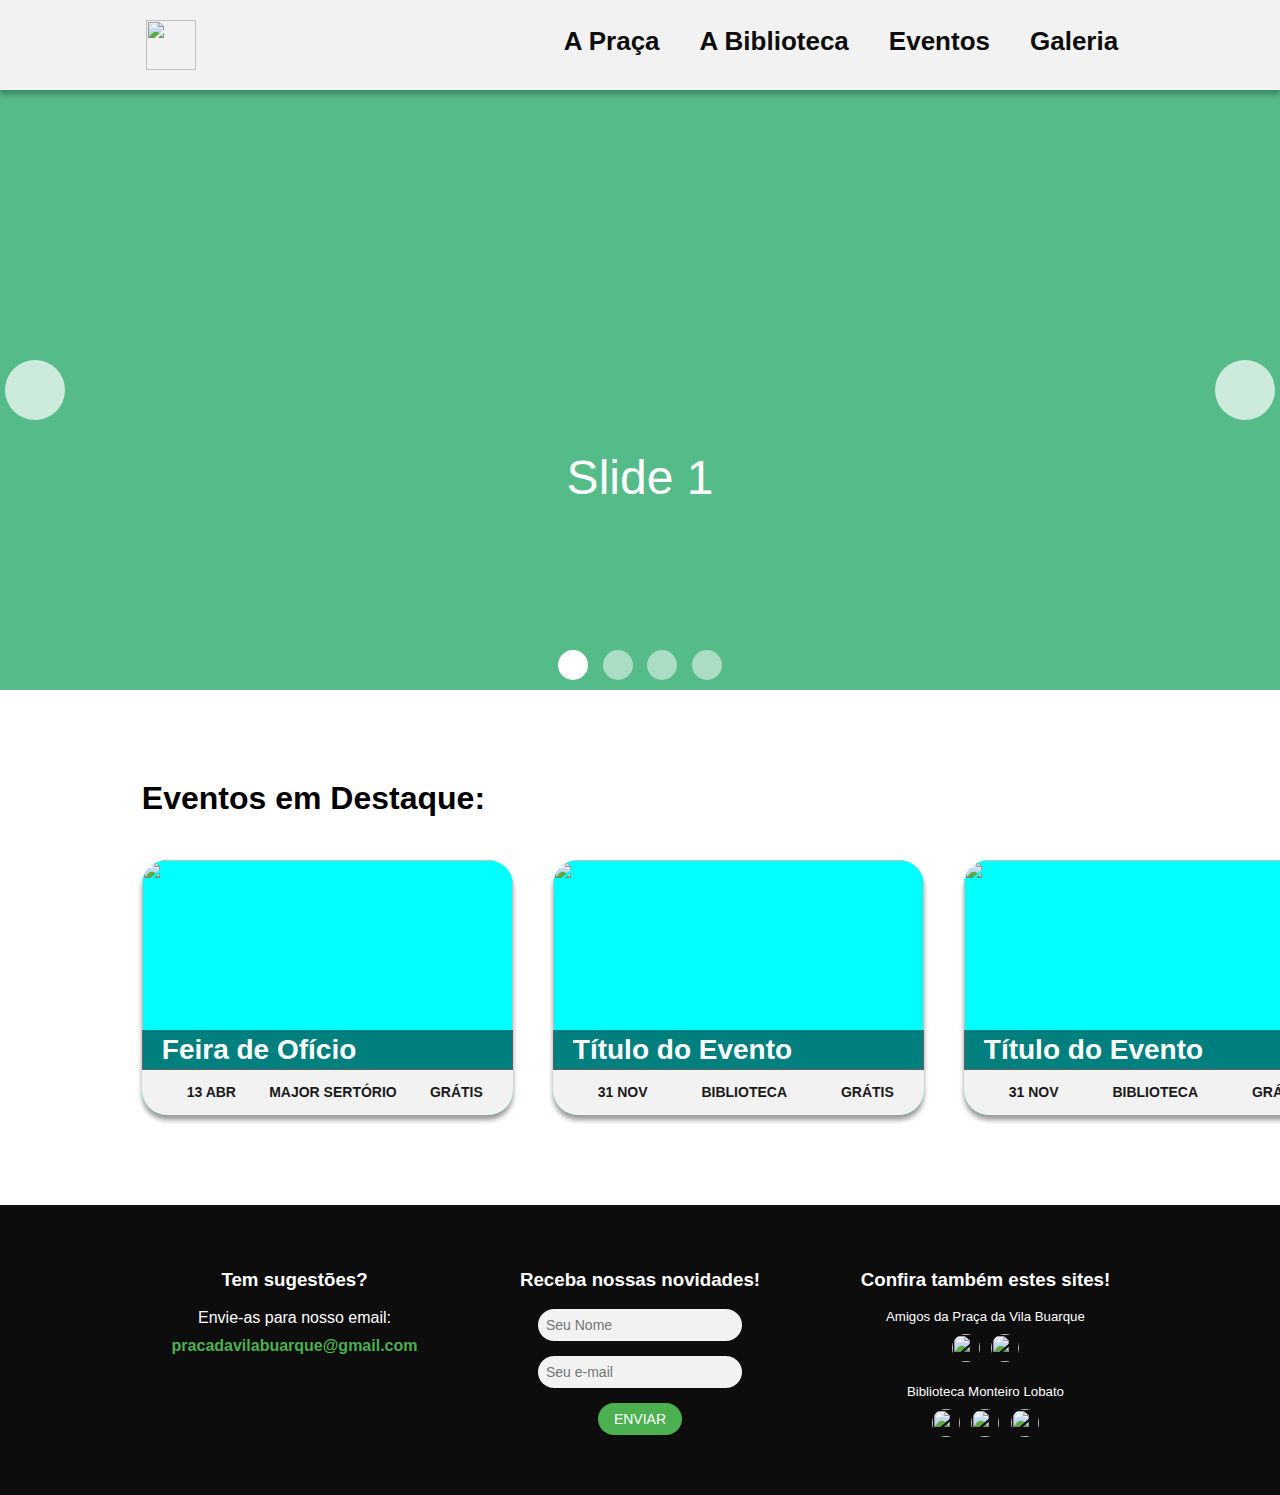
==== index.html @ 092bfb39 "Add files via upload" ====
<html>
	<head>
		<title>Praça da Vila Buarque</title>
		<link rel="stylesheet" type="text/CSS" href="estilo.css">
		<meta lange="pt-BR" />
		<meta charset="utf-8"/>
	</head>

  <body>
		<div class="grid">

			<header></header>

			<div class="headermenu">
					<ul class="navigation-menu">

						<div class="headerlogo">
							<li><a href="index.html"><img id="logo" src="assets/Logo.png"></a></li>
						</div>

						<div class="headerlinks">
							<li>
								<a href="praca.html">A Praça</a>
								<ul class="navigation-sub-menu">
									<li><a href="praca.html#praca_historia">História</a></li>
									<li><a href="praca.html#praca_como">Como Chegar</a></li>
									<li><a href="praca.html#praca_horario">Horário de Funcionamento</a></li>
								</ul>
							</li>

							<li>
								<a href="biblioteca.html">A Biblioteca</a>
								<ul class="navigation-sub-menu">
									<li><a href="biblioteca.html#biblioteca_historia">História</a></li>
									<li><a href="biblioteca.html#biblioteca_lobato">Monteiro Lobato</a></li>
									<li><a href="biblioteca.html#biblioteca_horario">Horário de Funcionamento</a></li>
								</ul>
							</li>

							<li>
								<a href="">Eventos</a>
								<ul class="navigation-sub-menu">
									<li><a href="">Linha do Tempo</a></li>
									<li><a href="">Divulgue seu evento!</a></li>
								</ul>
							</li>

							<li>
								<a href="">Galeria</a>
								<ul class="navigation-sub-menu">
									<li><a href="">Eventos Passados</a></li>
									<li><a href="">Fotos Históricas</a></li>
									<li><a href="">Praça</a></li>
									<li><a href="">Biblioteca</a></li>
								</ul>
							</li>

						</div>
					</ul>
				</div>





			<div class="slideshow">
				<div class="CSSgal">

					<!-- Don't wrap targets in parent -->
					<s id="s1"></s>
					<s id="s2"></s>
					<s id="s3"></s>
					<s id="s4"></s>

					<div class="slider">
						<div style="background:#5b8;">
							<h2>Slide 1</h2>
						</div>
						<div style="background:#85b;">
							<h2>Slide 2</h2>
						</div>
						<div style="background:#e95;">
							<h2>Slide 3</h2>
						</div>
						<div style="background:#e59;">
							<h2>Slide 4</h2>
						</div>
					</div>

					<div class="prevNext">
						<div><a href="#s4"></a><a href="#s2"></a></div>
						<div><a href="#s1"></a><a href="#s3"></a></div>
						<div><a href="#s2"></a><a href="#s4"></a></div>
						<div><a href="#s3"></a><a href="#s1"></a></div>
					</div>

					<div class="bullets">
						<a href="#s1">‎</a>
						<a href="#s2">‎</a>
						<a href="#s3">‎</a>
						<a href="#s4">‎</a>
					</div>

				</div>
			</div>





			<div class="eventoinicial">
			  <div class="título"> Eventos em Destaque: </div>

			  <div class="caixaevento">
			    <div class="fotoevento">
			      <img src="eventos/Feira Ofício 1.png" class="foto">
			    </div>
			  <div class="nomeevento">
			    Feira de Ofício
			  </div>
			  <div class="infoevento">
			    <div class="data">
			      <img src="assets/Ícone - Evento 1.png" class="icone"> 13 abr
			    </div>
			    <div class="local">
			      <img src="assets/Ícone - Evento 2.png" class="icone"> Major Sertório
			    </div>
			    <div class="preco">
			      <img src="assets/Ícone - Evento 3.png" class="icone"> Grátis
			    </div>
			  </div>
			 </div>



			   <div class="caixaevento">
			     <div class="fotoevento">
			       <img src="assets/eventoteste.png" class="foto">
			     </div>
			   <div class="nomeevento">
			     Título do Evento
			   </div>
			   <div class="infoevento">
			     <div class="data">
			       <img src="assets/Ícone - Evento 1.png" class="icone"> 31 nov
			     </div>
			     <div class="local">
			       <img src="assets/Ícone - Evento 2.png" class="icone"> Biblioteca
			     </div>
			     <div class="preco">
			       <img src="assets/Ícone - Evento 3.png" class="icone"> Grátis
			     </div>
			   </div>
			  </div>



			    <div class="caixaevento">
			      <div class="fotoevento">
			        <img src="assets/eventoteste.png" class="foto">
			      </div>
			    <div class="nomeevento">
			      Título do Evento
			    </div>
			    <div class="infoevento">
			      <div class="data">
			        <img src="assets/Ícone - Evento 1.png" class="icone"> 31 nov
			      </div>
			      <div class="local">
			        <img src="assets/Ícone - Evento 2.png" class="icone"> Biblioteca
			      </div>
			      <div class="preco">
			        <img src="assets/Ícone - Evento 3.png" class="icone"> Grátis
			      </div>
			    </div>
			   </div>


			</div>



			<footer></footer>

			<div class="sugestoes">
				<h3>Tem sugestões?</h3>
				<p>
					Envie-as para nosso email:
					<div id="email">pracadavilabuarque@gmail.com</div>
				</p>
			</div>

			<div class="novidades">
				<h3>Receba nossas novidades!</h3>
				<form class="login-form">
					<input type="text" placeholder="Seu Nome"/><br>
					<input type="text" placeholder="Seu e-mail"/><br>
					<button>Enviar</button>
				</form>
			</div>

			<div class="parceiros">
				<h3>Confira também estes sites!</h3>
				<h5>Amigos da Praça da Vila Buarque</h5>
				<a href="https://vilabuarque.pracas.co/" target="_blank"> <img src="assets/Ícone - Facebook.png" id="icone_parceiro"></a>
				<a href="https://pt-br.facebook.com/pg/pracadavilabuarque" target="_blank"> <img src="assets/Ícone - praca.png" id="icone_parceiro"></a><br>
				<h5>Biblioteca Monteiro Lobato</h5>
				<a href="https://pt-br.facebook.com/bijmlobato/" target="_blank"> <img src="assets/Ícone - Facebook.png" id="icone_parceiro"></a>
				<a href="https://www.prefeitura.sp.gov.br/cidade/secretarias/cultura/bibliotecas/monteiro_lobato/" target="_blank"> <img src="assets/Ícone - Prefeitura.png" id="icone_parceiro"></a>
				<a href="https://www.instagram.com/bibliotecaijmonteirolobato/" target="_blank"> <img src="assets/Ícone - Instagram.png" id="icone_parceiro"></a>
			</div>



		</div>
  </body>
</html>
---- estilo.css ----
/* - TIPOGRAFIA - */

@font-face {
    font-family: 'Gotham Rounded';
    src: url(fonts/gotham-rounded-book.eot);
    src: url(fonts/gotham-rounded-book.woff) format('woff'),
         url(fonts/gotham-rounded-book.svg) format('svg'),
         url(fonts/gotham-rounded-book.ttf) format('truetype');
    font-weight: normal;
    font-style: normal;
}

@fontface{
  font-family: 'Gotham Rounded';
  src: url(fonts/gotham-rounded-medium.eot);
  src: url(fonts/gotham-rounded-medium.woff) format('woff'),
       url(fonts/gotham-rounded-medium.svg) format('svg'),
       url(fonts/gotham-rounded-medium.ttf) format('truetype');
  font-weight: bold;
  font-style: normal;
}

@fontface{
  font-family: 'Gotham Rounded';
  src: url(fonts/gotham-rounded-bold.eot);
  src: url(fonts/gotham-rounded-bold.woff) format('woff'),
       url(fonts/gotham-rounded-bold.svg) format('svg'),
       url(fonts/gotham-rounded-bold.ttf) format('truetype');
  font-weight: lighter;
  font-style: normal;
}

p{
  font-weight: normal;
}

h1, h5{
  font-weight: bolder;
}

h2, h3{
  font-weight: bold;
}





/* - GRID - */

body{
  font-family: "Gotham Rounded", Arial, sans-serif;
  font-weight: bold;
  margin: 0;
}

.grid{
  display:grid;
  grid-template-areas: "header header header header header"
                       "slideshow slideshow slideshow slideshow slideshow"
                       ". eventoinicial eventoinicial eventoinicial ."
                       ". sidebar conteudo conteudo ."
                       "footer footer footer footer footer";
  grid-template-columns: 1fr 3fr 3fr 3fr 1fr;
  column-gap: 40px;
}





/* - HEADER - */

header{
  background: #f2f2f2;
  grid-area: header;
  height: 90px;
  z-index: 10;
  box-shadow: 0px 5px 5px 0 rgba(0, 0, 0, 0.25);
}

.headermenu{
  grid-area: 1 / 2 / 2 / 5;
  z-index: 50;
  padding: 0;
  align-self: center;
  z-index: 11;
}

.headerlogo{
  float: left;
  padding: 0 !important;
}

#logo{
  height: 50px;
}

ul.navigation-menu .headerlogo li a:link, .navigation-menu .headerlogo li a:visited {
  padding: 4px !important;
}

.headerlinks{
  float: right;
}

ul.navigation-menu {
  position: relative;
  margin: 0;
  padding: 0;
  list-style-type: none;
}

ul.navigation-menu li {
  float: left;
}

ul.navigation-menu li:hover {
  background-color: #bfbfbf; /*Cor de hover dos itens */
  border-radius: 25px;
}

ul.navigation-menu li a:link, .navigation-menu li a:visited {
  display: block;
  padding: 10px 20px 10px 20px;
  font-size: 26px;
  font-weight: bold;
  text-decoration: none;
  color: #0d0d0d; /*Cor do texto dos itens princiapis*/
}

ul.navigation-sub-menu {
  visibility: hidden;
  position: absolute;
  z-index: 10001;
  margin: 0px 0px 0px 0px;
  padding: 0px 0px 0px 0px;
  box-shadow: 1px 1px 2px rgba(0, 0, 0, 0.5);
  list-style-type: none;
}

ul.navigation-menu li:hover > ul.navigation-sub-menu {
  visibility: visible;
}

ul.navigation-sub-menu li {
  float: none;
}

ul.navigation-sub-menu li a:link, .navigation-sub-menu li a:visited {
  display: block;
  padding: 5px 20px 5px 20px;
  font-size: 13px;
  font-weight: normal;
  color: #0d0d0d; /*Cor do texto do submenu*/
  text-shadow: 0px 0px;
}

.navigation-menu ul {
  background: #d9d9d9; /*Cor do fundo do submenu*/
  border-radius: 15px;
  padding: 5px;
  width: auto;
}





/* - SLIDESHOW - */

.slideshow{
  grid-area: slideshow;
  height: 600px;
  margin-bottom: 90px;
}


.CSSgal {
	position: relative;
	overflow: hidden;
}

/* SLIDER */

.CSSgal .slider {
	height: 100%;
	white-space: nowrap;
	font-size: 0;
	transition: 0.8s;
}

/* SLIDES */

.CSSgal .slider > * {
	font-size: 1rem;
	display: inline-block;
	white-space: normal;
	vertical-align: top;
	height: 100%;
	width: 100%;
	background: none 50% no-repeat;
	background-size: cover;
}

/* PREV/NEXT, CONTAINERS & ANCHORS */

.CSSgal .prevNext {
	position: absolute;
	z-index: 1;
	top: 50%;
	width: 100%;
	height: 0;
}

.CSSgal .prevNext > div+div {
	visibility: hidden; /* Hide all but first P/N container */
}

.CSSgal .prevNext a {
	background: #fff;
	position: absolute;
	width:       60px;
	height:      60px;
	line-height: 60px; /* If you want to place numbers */
	text-align: center;
	opacity: 0.7;
	-webkit-transition: 0.3s;
					transition: 0.3s;
	-webkit-transform: translateY(-50%);
					transform: translateY(-50%);
	left: 0;
}
.CSSgal .prevNext a:hover {
	opacity: 1;
}
.CSSgal .prevNext a+a {
	left: auto;
	right: 0;
}

/* NAVIGATION */

.CSSgal .bullets {
	position: absolute;
	z-index: 2;
	bottom: 0;
	padding: 10px 0;
	width: 100%;
	text-align: center;
}
.CSSgal .bullets > a {
	display: inline-block;
	width:       30px;
	height:      30px;
	line-height: 30px;
	text-decoration: none;
	text-align: center;
	background: rgba(255, 255, 255, 1);
	-webkit-transition: 0.3s;
					transition: 0.3s;
}
.CSSgal .bullets > a+a {
	background: rgba(255, 255, 255, 0.5); /* Dim all but first */
}
.CSSgal .bullets > a:hover {
	background: rgba(255, 255, 255, 0.7) !important;
}

/* NAVIGATION BUTTONS */
/* ALL: */
.CSSgal >s:target ~ .bullets >* {      background: rgba(255, 255, 255, 0.5);}
/* ACTIVE */
#s1:target ~ .bullets >*:nth-child(1) {background: rgba(255, 255, 255,   1);}
#s2:target ~ .bullets >*:nth-child(2) {background: rgba(255, 255, 255,   1);}
#s3:target ~ .bullets >*:nth-child(3) {background: rgba(255, 255, 255,   1);}
#s4:target ~ .bullets >*:nth-child(4) {background: rgba(255, 255, 255,   1);}
/* More slides? Add here more rules */

/* PREV/NEXT CONTAINERS VISIBILITY */
/* ALL: */
.CSSgal >s:target ~ .prevNext >* {      visibility: hidden;}
/* ACTIVE: */
#s1:target ~ .prevNext >*:nth-child(1) {visibility: visible;}
#s2:target ~ .prevNext >*:nth-child(2) {visibility: visible;}
#s3:target ~ .prevNext >*:nth-child(3) {visibility: visible;}
#s4:target ~ .prevNext >*:nth-child(4) {visibility: visible;}
/* More slides? Add here more rules */

/* SLIDER ANIMATION POSITIONS */

#s1:target ~ .slider {transform: translateX(   0%); -webkit-transform: translateX(   0%);}
#s2:target ~ .slider {transform: translateX(-100%); -webkit-transform: translateX(-100%);}
#s3:target ~ .slider {transform: translateX(-200%); -webkit-transform: translateX(-200%);}
#s4:target ~ .slider {transform: translateX(-300%); -webkit-transform: translateX(-300%);}
/* More slides? Add here more rules */


/* YOU'RE THE DESIGNER!
   ____________________
   All above was mainly to get it working :)
   CSSgal CUSTOM STYLES / OVERRIDES HERE: */

.CSSgal{
	color: #fff;
	text-align: center;
}
.CSSgal .slider h2 {
	margin-top: 40vh;
	font-weight: 200;
	font-size: 3em;
}
.CSSgal a {
	border-radius: 50%;
	margin: 0 5px;
	color: rgba(0,0,0,0.8);
	text-decoration: none;
}






/* - EVENTOS PÁGINA PRINCIPAL - */

.eventoinicial{
  grid-area: eventoinicial;
  margin-bottom: 90px;
  display: grid;
  grid-template-areas: "titulo titulo titulo"
                       "none none none";
  grid-template-rows: 80px auto;
  grid-template-columns: 1fr 1fr 1fr;
  grid-column-gap: 40px;
}

.eventoinicial .título{
  grid-area: titulo;
  font-size: 32px;
}

.eventoinicial .caixaevento{
  background: aqua;
}




/* - CAIXA EVENTO - */

.caixaevento{
  display: grid;
  grid-template-areas: "fotoevento"
                       "infoevento";
  grid-template-columns: auto
  grid-template-rows: 180px 45px;
  grid-row-gap: 0;
  width: auto;
  margin: 0;
  box-shadow: 0 5px 5px 0 rgba(0, 0, 0, 0.4);
  border-radius: 25px;
}

.fotoevento{
  grid-area: fotoevento;
  width: 100%;
}


.nomeevento{
  grid-area: 1 / 1 / 2 / 2;
  align-self: end;
  padding: 4px 20px;
  z-index: 5;
  color: white;
  font-size: 28px;
  background-color: rgba(0, 0, 0, 0.5);
}

.infoevento{
  grid-area: infoevento;
  text-transform: uppercase;
  text-align: center;
  font-size: 14px;
  height: 45px;
  padding-left: 30px;
  padding-right: 30px;
  padding-top: 14px;
  box-sizing: border-box;
  align-self: stretch;
  display: flex;
  justify-content: space-between;
  background: #f2f2f2;
  color: #1a1a1a;
  border-radius: 0 0 25px 25px;
}

.caixaevento .foto{
  width: 371px;
  height: 210px;
  object-fit: cover;
  border-radius: 25px 25px 0 0;
}

.caixaevento .icone{
  height: 11px;
}





/*-CONTEUDO PRINCIPAL DE CADA PÁGINA - */

.conteudo{
  grid-area: conteudo;
  height: auto;
  margin-bottom: 90px;
  margin-top: 90px;
}

.conteudo h1{
  margin-top: 0;
  font-size: 50px;
}


#imagemhistoria{
  display: block;
  margin-left: auto;
  margin-right: auto;
  width: 60%;
}

#legenda{
  font-size: 12px;
  font-style: italic;
  text-align: center;
}





/* - BARRA LATERAL DE NAVEGAÇÃO - */

.sidebar{
  background: #0d0d0d; /*cor da barra lateral*/
  grid-area: sidebar;
  height: 200px;
  margin-bottom: 90px;
  margin-top: 90px;
  padding: 20px;
  border-radius: 25px 25px 25px 25px;
  position: sticky;
  top: 60px;
  left: 0;
  box-shadow: 0px 5px 5px 0 rgba(0, 0, 0, 0.25);
}

.sidebar p, .sidebar a, .sidebar a:visited, .sidebar h2{
  color: white;
  text-decoration: none;
}

.sidebar h2{
  margin-top: 0;
  padding-bottom: 8px;
  border-bottom: 4px solid white;
}

.sidebar p{
  padding-left: 20px;
}

.sidebar a:hover{
  color: #4CAF50;
  font-weight: bolder;
}





/* - FOOTER - */

footer{
  background: #0d0d0d;
  grid-area: footer;
  height: 290px;
}

.sugestoes{
  grid-area: 5 / 2 / 6 / 3;
  z-index: 50;
  justify-self: center;
  text-align: center;
  padding-top: 45px;
  color: #ffffff;
}

.sugestoes p{
  margin: 0.6em;
}

#email{
  color: #4CAF50
}

.novidades{
  grid-area: 5 / 3 / 6 / 4;
  z-index: 50;
  justify-self: center;
  text-align: center;
  padding-top: 45px;
  color: #ffffff;
}

.novidades input{
  outline: 0;
  background: #f2f2f2;
  border: 0;
  margin: 0 0 15px;
  padding: 8px;
  font-size: 14px;
  box-sizing: border-box;
  border-radius: 25px;
  width: 85%;
}

.novidades button {
  text-transform: uppercase;
  outline: 0;
  background: #4CAF50;
  border: 0;
  padding: 8px 16px;
  color: #FFFFFF;
  font-size: 14px;
  border-radius: 25px;
  cursor: pointer;
}

.novidades button:hover {
  background: #3e8e41;
}

.parceiros{
  grid-area: 5 / 4 / 6 / 5;
  z-index: 50;
  justify-self: center;
  text-align: center;
  padding-top: 45px;
  color: #ffffff;
}

.parceiros h5{
  margin-top: 1.4em;
  margin-bottom: 0.7em;
  padding: 0;
  font-weight: 400;
}

#icone_parceiro{
  height: 28px;
  border-radius: 100px;
  margin: 0 3.5px;
}
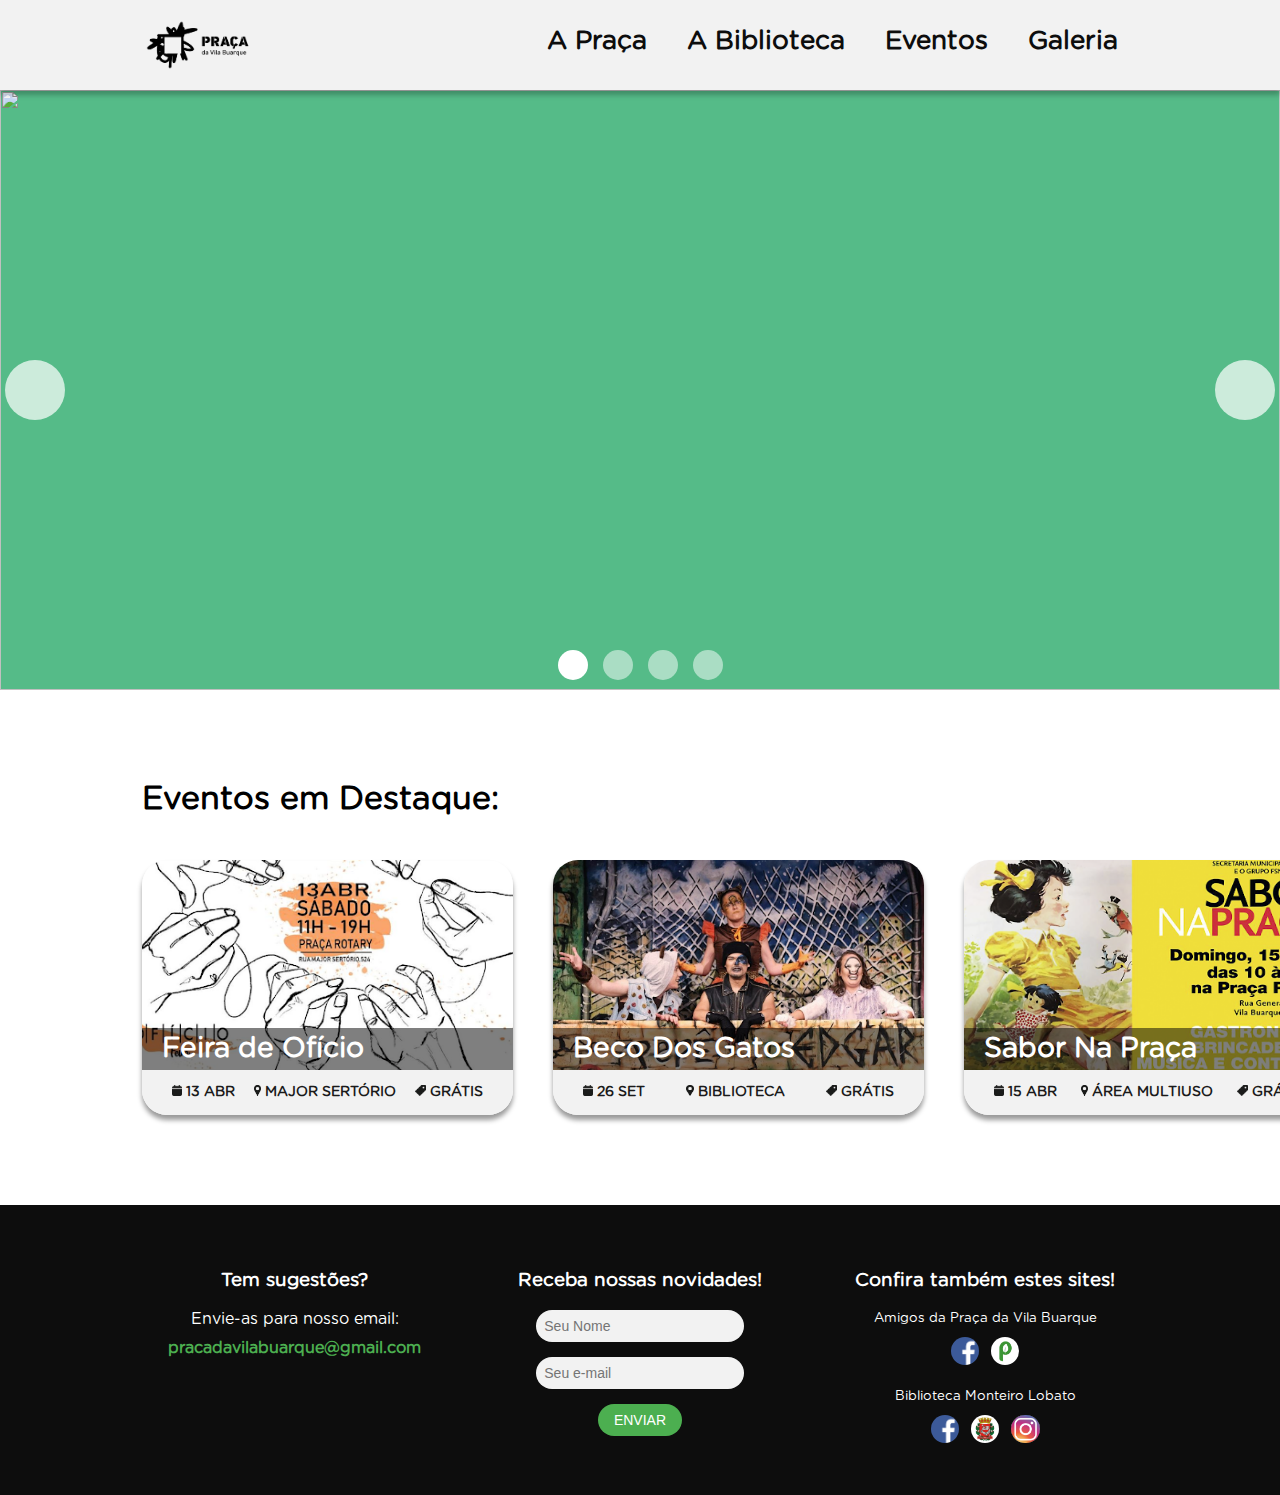
==== commit 083496bb: "Add files via upload" ====
--- a/index.html
+++ b/index.html
@@ -48,10 +48,10 @@
 							<li>
 								<a href="">Galeria</a>
 								<ul class="navigation-sub-menu">
-									<li><a href="">Eventos Passados</a></li>
-									<li><a href="">Fotos Históricas</a></li>
-									<li><a href="">Praça</a></li>
-									<li><a href="">Biblioteca</a></li>
+									<li><a href="galeria 1.html">Eventos Passados</a></li>
+									<li><a href="galeria 2.html">Fotos Históricas</a></li>
+									<li><a href="galeria 3.html">Praça</a></li>
+									<li><a href="galeria 4.html">Biblioteca</a></li>
 								</ul>
 							</li>
 
@@ -66,7 +66,7 @@
 			<div class="slideshow">
 				<div class="CSSgal">
 
-					<!-- Don't wrap targets in parent -->
+
 					<s id="s1"></s>
 					<s id="s2"></s>
 					<s id="s3"></s>
@@ -74,16 +74,16 @@
 
 					<div class="slider">
 						<div style="background:#5b8;">
-							<h2>Slide 1</h2>
+							<img src="slideshow/Slide 1.png" id="imagemslide">
 						</div>
 						<div style="background:#85b;">
-							<h2>Slide 2</h2>
+							<img src="slideshow/Slide 2.png" id="imagemslide">
 						</div>
 						<div style="background:#e95;">
-							<h2>Slide 3</h2>
+							<img src="slideshow/Slide 3.png" id="imagemslide">
 						</div>
 						<div style="background:#e59;">
-							<h2>Slide 4</h2>
+							<img src="slideshow/Slide 4.png" id="imagemslide">
 						</div>
 					</div>
 
@@ -135,14 +135,14 @@
 
 			   <div class="caixaevento">
 			     <div class="fotoevento">
-			       <img src="assets/eventoteste.png" class="foto">
+			       <img src="eventos/Beco Dos Gatos 1.png" class="foto">
 			     </div>
 			   <div class="nomeevento">
-			     Título do Evento
+			     Beco Dos Gatos
 			   </div>
 			   <div class="infoevento">
 			     <div class="data">
-			       <img src="assets/Ícone - Evento 1.png" class="icone"> 31 nov
+			       <img src="assets/Ícone - Evento 1.png" class="icone"> 26 set
 			     </div>
 			     <div class="local">
 			       <img src="assets/Ícone - Evento 2.png" class="icone"> Biblioteca
@@ -157,17 +157,17 @@
 
 			    <div class="caixaevento">
 			      <div class="fotoevento">
-			        <img src="assets/eventoteste.png" class="foto">
+			        <img src="eventos/Sabor Na Praça 1.png" class="foto">
 			      </div>
 			    <div class="nomeevento">
-			      Título do Evento
+			      Sabor Na Praça
 			    </div>
 			    <div class="infoevento">
 			      <div class="data">
-			        <img src="assets/Ícone - Evento 1.png" class="icone"> 31 nov
+			        <img src="assets/Ícone - Evento 1.png" class="icone"> 15 abr
 			      </div>
 			      <div class="local">
-			        <img src="assets/Ícone - Evento 2.png" class="icone"> Biblioteca
+			        <img src="assets/Ícone - Evento 2.png" class="icone"> Área Multiuso
 			      </div>
 			      <div class="preco">
 			        <img src="assets/Ícone - Evento 3.png" class="icone"> Grátis
@@ -202,8 +202,8 @@
 			<div class="parceiros">
 				<h3>Confira também estes sites!</h3>
 				<h5>Amigos da Praça da Vila Buarque</h5>
-				<a href="https://vilabuarque.pracas.co/" target="_blank"> <img src="assets/Ícone - Facebook.png" id="icone_parceiro"></a>
-				<a href="https://pt-br.facebook.com/pg/pracadavilabuarque" target="_blank"> <img src="assets/Ícone - praca.png" id="icone_parceiro"></a><br>
+				<a href="https://pt-br.facebook.com/pg/pracadavilabuarque" target="_blank"> <img src="assets/Ícone - Facebook.png" id="icone_parceiro"></a>
+				<a href="https://vilabuarque.pracas.co/" target="_blank"> <img src="assets/Ícone - praca.png" id="icone_parceiro"></a><br>
 				<h5>Biblioteca Monteiro Lobato</h5>
 				<a href="https://pt-br.facebook.com/bijmlobato/" target="_blank"> <img src="assets/Ícone - Facebook.png" id="icone_parceiro"></a>
 				<a href="https://www.prefeitura.sp.gov.br/cidade/secretarias/cultura/bibliotecas/monteiro_lobato/" target="_blank"> <img src="assets/Ícone - Prefeitura.png" id="icone_parceiro"></a>
--- a/estilo.css
+++ b/estilo.css
@@ -296,25 +296,22 @@
 /* More slides? Add here more rules */
 
 
-/* YOU'RE THE DESIGNER!
-   ____________________
-   All above was mainly to get it working :)
-   CSSgal CUSTOM STYLES / OVERRIDES HERE: */
-
-.CSSgal{
-	color: #fff;
-	text-align: center;
-}
-.CSSgal .slider h2 {
-	margin-top: 40vh;
-	font-weight: 200;
-	font-size: 3em;
-}
+
+
+
 .CSSgal a {
 	border-radius: 50%;
 	margin: 0 5px;
 	color: rgba(0,0,0,0.8);
 	text-decoration: none;
+}
+
+
+
+/*- IMAGENS DOS SLIDES - */
+
+#imagemslide{
+  width: 100%;
 }
 
 
@@ -341,8 +338,12 @@
 }
 
 .eventoinicial .caixaevento{
-  background: aqua;
-}
+  background: rgba(0 0 0 0);
+}
+
+
+
+
 
 
 
@@ -353,8 +354,7 @@
   display: grid;
   grid-template-areas: "fotoevento"
                        "infoevento";
-  grid-template-columns: auto
-  grid-template-rows: 180px 45px;
+  grid-template-columns: auto;
   grid-row-gap: 0;
   width: auto;
   margin: 0;
@@ -439,7 +439,37 @@
   text-align: center;
 }
 
-
+#mockupmapa{
+  display: block;
+  margin-left: auto;
+  margin-right: auto;
+  width: 60%;
+  border-radius: 25px 25px 25px 25px;
+  border: solid #0d0d0d;
+}
+
+
+/* - GALERIA PROVISÓRIA - */
+
+.conteudo table{
+  display: block;
+  margin-left: auto;
+  margin-right: auto;
+}
+
+.conteudo td{
+  padding: 16px;
+}
+
+.conteudo tr img{
+  width: 144px;
+  height: 144px;
+  object-fit: cover;
+  cursor: pointer;
+  border: 10px solid #fff;
+  border-radius: 5px;
+  box-shadow: 0px 0px 5px 1px rgba(0, 0, 0, 0.5);
+}
 
 
 
